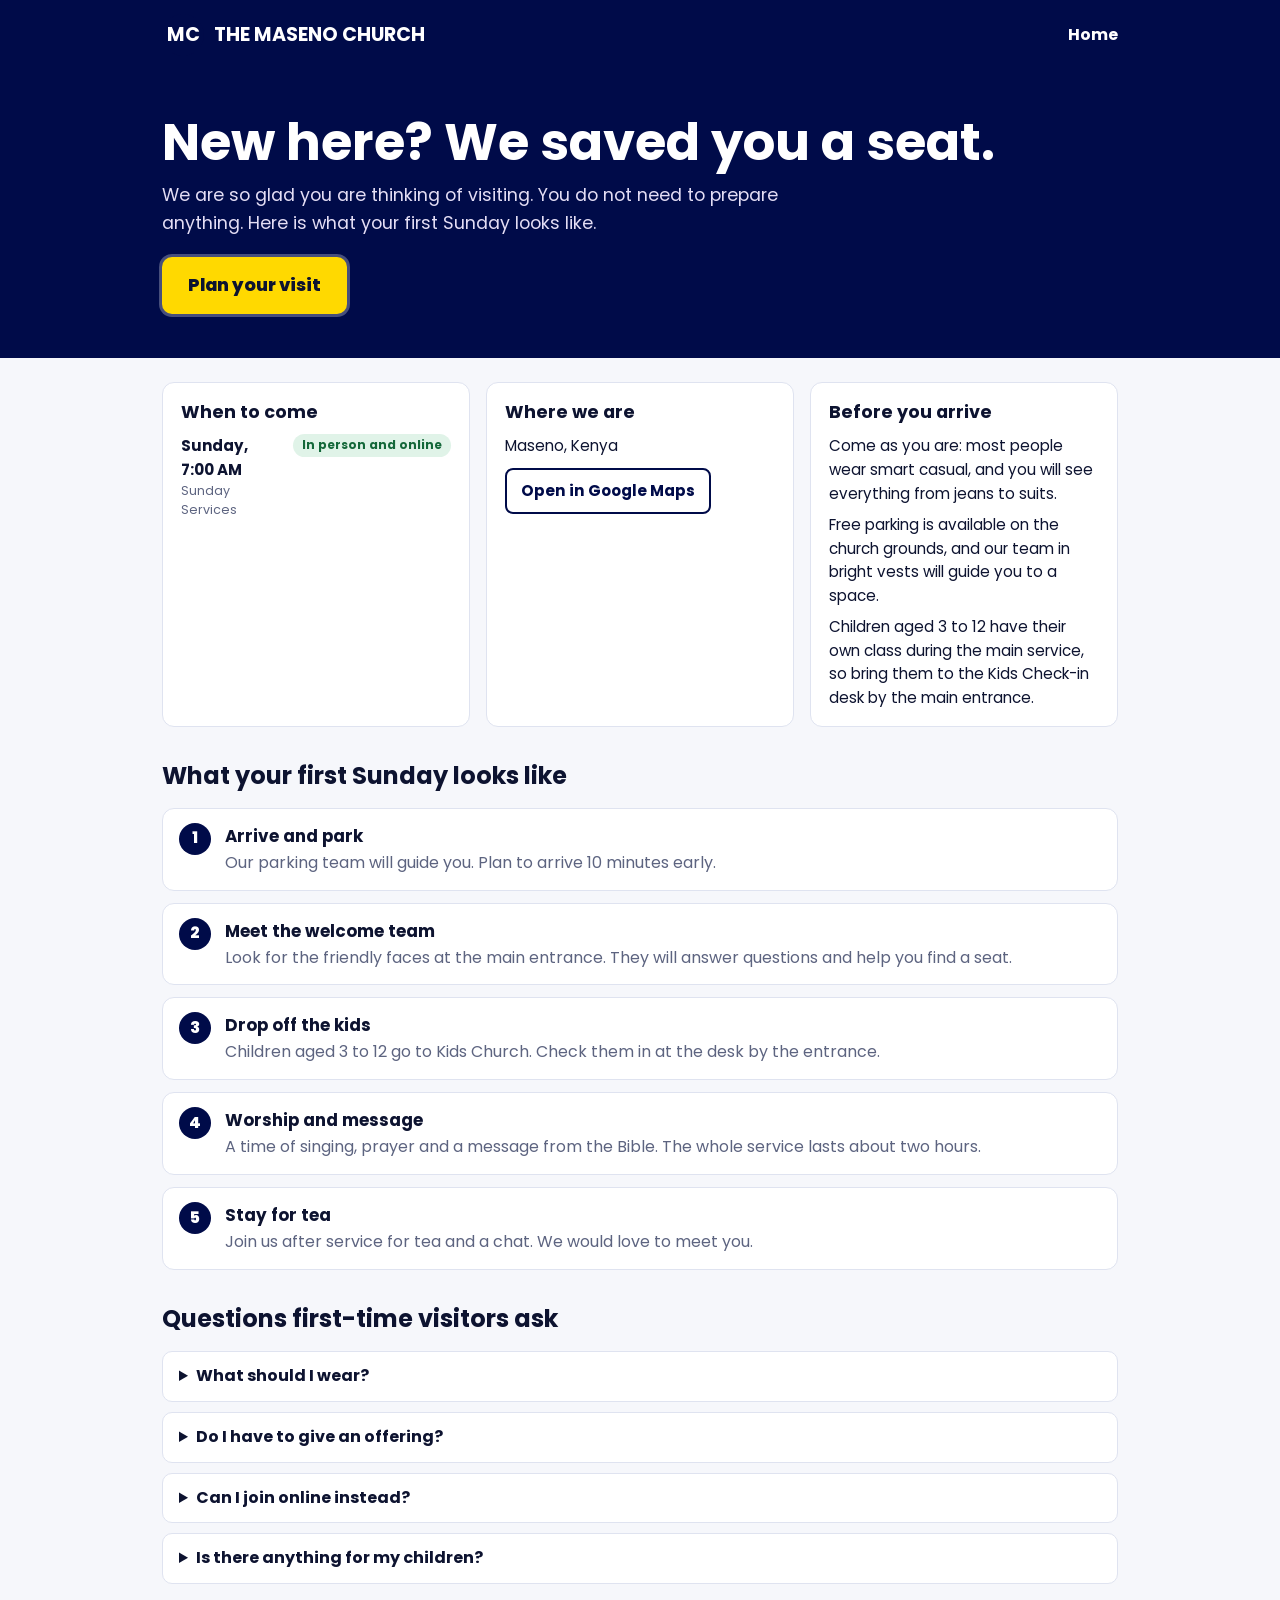
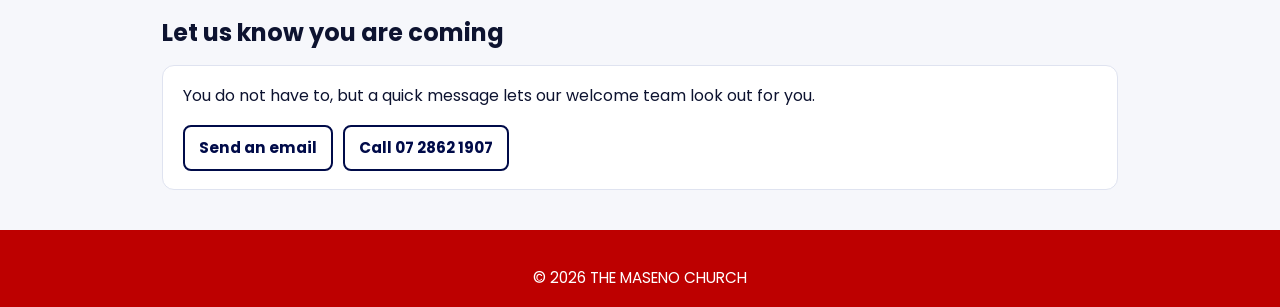
==== new-here.html @ b937b66d "Maseno church site updated" ====
<!DOCTYPE html>
<html lang="en">
<head>
  <meta charset="UTF-8">
  <meta name="viewport" content="width=device-width, initial-scale=1">
  <title>New here? | THE MASENO CHURCH</title>
  <link rel="preconnect" href="https://fonts.googleapis.com">
  <link rel="preconnect" href="https://fonts.gstatic.com" crossorigin>
  <link href="https://fonts.googleapis.com/css2?family=Poppins:wght@400;500;600;700;800&display=swap" rel="stylesheet">
  <link rel="stylesheet" href="styles.css">
</head>
<body>

  <div class="nh-top">
    <div class="row">
      <a class="brand logo-link" href="index.html" style="color:#fff"><span class="logo" id="logo"></span><span id="brand"></span></a>
      <a href="index.html#dashboard">Home</a>
    </div>
  </div>

  <header class="nh-hero">
    <div class="row">
      <h1>New here? We saved you a seat.</h1>
      <p id="welcome"></p>
      <a class="cta" id="planBtn" href="#plan">Plan your visit</a>
    </div>
  </header>

  <main class="page" id="plan">
    <div class="info-grid" style="margin-top:0">
      <article class="info">
        <h3>When to come</h3>
        <ul class="svc" id="svcList"></ul>
      </article>
      <article class="info">
        <h3>Where we are</h3>
        <p id="addr"></p>
        <a class="btn-outline" id="mapBtn" target="_blank" rel="noopener">Open in Google Maps</a>
      </article>
      <article class="info">
        <h3>Before you arrive</h3>
        <p id="dress"></p>
        <p id="parking" style="margin-top:8px"></p>
        <p id="kids" style="margin-top:8px"></p>
      </article>
    </div>

    <div class="section-head"><h2>What your first Sunday looks like</h2></div>
    <ol class="steps" id="flow"></ol>

    <div class="section-head"><h2>Questions first-time visitors ask</h2></div>
    <div id="faq"></div>

    <div class="section-head"><h2>Let us know you are coming</h2></div>
    <div class="panel" style="margin-top:0">
      <p style="margin-top:0">You do not have to, but a quick message lets our welcome team look out for you.</p>
      <div class="actions" id="contactActions"></div>
    </div>
  </main>

  <footer class="site-foot">&copy; <span id="year"></span> <span id="footName"></span></footer>

  <script src="settings.js"></script>
  <script>
    const root = document.documentElement;
    root.style.setProperty("--main", SETTINGS.color);
    root.style.setProperty("--accent", SETTINGS.accent);
    if (SETTINGS.footerColor) root.style.setProperty("--footer", SETTINGS.footerColor);
    document.title = "New here? | " + SETTINGS.name;
    (function () {
      const logo = document.getElementById("logo");
      const initials = SETTINGS.name.split(/\s+/).filter(w => w.toLowerCase() !== "the").map(w => w[0]).join("").slice(0, 2).toUpperCase();
      if (SETTINGS.logo) {
        const img = document.createElement("img");
        img.src = SETTINGS.logo; img.alt = SETTINGS.name + " logo";
        img.addEventListener("error", () => { img.remove(); logo.textContent = initials; });
        logo.append(img);
      } else { logo.textContent = initials; }
    })();
    ["brand", "footName"].forEach(id => document.getElementById(id).textContent = SETTINGS.name);
    document.getElementById("year").textContent = new Date().getFullYear();

    function el(tag, props, ...kids) {
      const n = document.createElement(tag);
      Object.entries(props || {}).forEach(([k, v]) => { if (k === "class") n.className = v; else n.setAttribute(k, v); });
      kids.flat().forEach(c => n.append(c));
      return n;
    }
    const FORMAT = { "in-person": ["In person", ""], "online": ["Online", "online"], "both": ["In person and online", "both"] };
    const mapsLink = SETTINGS.mapsUrl || "https://www.google.com/maps/search/?api=1&query=" + encodeURIComponent(SETTINGS.address);

    document.getElementById("welcome").textContent = NEW_HERE.welcome;
    document.getElementById("svcList").append(...SERVICES.map(s => {
      const f = FORMAT[s.format] || FORMAT["in-person"];
      return el("li", {}, el("div", {}, el("strong", {}, s.day + ", " + s.time), el("small", {}, s.name)), el("span", { class: "badge " + f[1] }, f[0]));
    }));
    document.getElementById("addr").textContent = SETTINGS.address;
    document.getElementById("mapBtn").href = mapsLink;
    document.getElementById("dress").textContent = SETTINGS.expect.dress;
    document.getElementById("parking").textContent = SETTINGS.expect.parking;
    document.getElementById("kids").textContent = SETTINGS.expect.kids;

    document.getElementById("flow").append(...NEW_HERE.flow.map(s => el("li", {}, el("div", {}, el("h3", {}, s.title), el("p", {}, s.text)))));
    document.getElementById("faq").append(...NEW_HERE.faq.map(f => el("details", {}, el("summary", {}, f.q), el("p", {}, f.a))));

    const act = document.getElementById("contactActions");
    if (SETTINGS.whatsapp) act.append(el("a", { class: "cta", href: "https://wa.me/" + SETTINGS.whatsapp + "?text=" + encodeURIComponent("Hello, I am planning to visit " + SETTINGS.name + "."), target: "_blank", rel: "noopener" }, "Message us on WhatsApp"));
    act.append(
      el("a", { class: "btn-outline", href: "mailto:" + SETTINGS.email + "?subject=" + encodeURIComponent("I am planning to visit") }, "Send an email"),
      el("a", { class: "btn-outline", href: "tel:" + SETTINGS.phone.replace(/\s+/g, "") }, "Call " + SETTINGS.phone)
    );
  </script>
</body>
</html>
---- styles.css ----
:root {
  --main: #3b2a6e;
  --accent: #e0b44c;
  --ink: #0d1330;
  --paper: #f6f7fb;
  --card: #ffffff;
  --muted: #5d6480;
  --line: #dfe3f0;
  --serif: "Poppins", system-ui, -apple-system, "Segoe UI", sans-serif;
  --sans: "Poppins", system-ui, -apple-system, "Segoe UI", sans-serif;
}
* { box-sizing: border-box; }
html { scroll-behavior: smooth; }
body { margin: 0; font-family: var(--sans); color: var(--ink); background: var(--paper); line-height: 1.55; }
a { color: inherit; }
h2, h3 { font-family: var(--serif); }
:focus-visible { outline: 3px solid var(--accent); outline-offset: 2px; }
[hidden] { display: none !important; }
@media (prefers-reduced-motion: reduce) {
  html { scroll-behavior: auto; }
  * { transition: none !important; }
}

/* ---------- Layout with left sidebar ---------- */
.shell { display: flex; min-height: 100vh; }
.sidebar {
  width: 264px; flex: none; background: var(--main); color: #e8e3f6;
  position: sticky; top: 64px; height: calc(100vh - 64px); overflow-y: auto;
  display: flex; flex-direction: column; padding: 22px 14px;
}
.side-brand { font-family: var(--serif); font-weight: 700; font-size: 1.25rem; color: #fff; padding: 0 10px 16px; margin: 0 0 12px; border-bottom: 1px solid rgba(255,255,255,.14); }
.side-nav { display: grid; gap: 4px; }
.side-nav a {
  display: block; padding: 11px 12px; border-radius: 8px; color: inherit; text-decoration: none;
  font-weight: 600; border-left: 4px solid transparent;
}
.side-nav a:hover { background: rgba(255,255,255,.08); }
.side-nav a[aria-current="page"] { background: rgba(255,255,255,.14); border-left-color: var(--accent); color: #fff; }
.side-foot { margin-top: auto; padding-top: 18px; }
.side-foot .cta { display: block; text-align: center; padding: 12px 14px; font-size: 1rem; }

/* ---------- Header ---------- */
.site-header {
  position: sticky; top: 0; z-index: 30; height: 64px; background: var(--card);
  border-bottom: 1px solid var(--line); display: flex; align-items: center;
  justify-content: space-between; gap: 12px; padding: 0 18px;
}
.hdr-left { display: flex; align-items: center; gap: 12px; min-width: 0; }
.burger { display: none; font: inherit; font-weight: 700; background: #e9ecf7; color: var(--ink); border: 0; border-radius: 8px; padding: 8px 12px; cursor: pointer; }
.logo-link { display: flex; align-items: center; gap: 10px; text-decoration: none; min-width: 0; }
.logo { width: 42px; height: 42px; border-radius: 50%; background: var(--main); color: #fff; display: grid; place-items: center; font-family: var(--serif); font-weight: 700; overflow: hidden; flex: none; }
.logo img { width: 100%; height: 100%; object-fit: contain; background: #fff; }
.logo-name { font-family: var(--serif); font-weight: 700; font-size: 1.2rem; white-space: nowrap; overflow: hidden; text-overflow: ellipsis; }
.hdr-nav { display: flex; align-items: center; gap: 6px; }
.hdr-tab { font: inherit; font-weight: 700; color: var(--ink); background: transparent; border: 0; border-radius: 8px; padding: 9px 12px; cursor: pointer; text-decoration: none; display: inline-flex; align-items: center; }
.hdr-tab:hover { background: #e9ecf7; }
.hdr-tab[aria-current="page"] { color: var(--main); box-shadow: inset 0 -3px 0 var(--accent); border-radius: 8px 8px 0 0; }
.hdr-nav .cta { padding: 9px 16px; font-size: .98rem; box-shadow: none; margin-left: 4px; }
.dd { position: relative; }
.dd-panel {
  position: absolute; right: 0; top: calc(100% + 10px); width: 270px; background: var(--card);
  border: 1px solid var(--line); border-radius: 12px; box-shadow: 0 12px 32px rgba(20, 10, 50, .18); padding: 8px; z-index: 50;
}
.dd-panel.wide { width: 350px; max-height: 70vh; overflow-y: auto; }
.dd-item { display: block; padding: 10px 12px; border-radius: 8px; text-decoration: none; font-weight: 600; }
.dd-item:hover { background: #e9ecf7; }
.nt-item { padding: 10px 12px; }
.nt-item + .nt-item { border-top: 1px solid var(--line); }
.nt-item strong { display: block; }
.nt-item span { color: var(--muted); font-size: .9rem; }
.nt-foot { padding: 8px 12px 4px; }
.count { display: inline-grid; place-items: center; min-width: 20px; height: 20px; padding: 0 6px; margin-left: 6px; border-radius: 999px; background: #d93636; color: #fff; font-size: .75rem; }
.scrim { display: none; }
.content { flex: 1; min-width: 0; }
.page { max-width: 1000px; margin: 0 auto; padding: 24px 22px 40px; }

/* ---------- Above the fold (dashboard top) ---------- */
.hero {
  background: var(--main); color: #fff; border-radius: 14px; padding: 26px 28px;
  display: flex; justify-content: space-between; align-items: center; gap: 20px; flex-wrap: wrap;
}
.hero h2 { font-size: clamp(1.8rem, 3.4vw, 2.6rem); line-height: 1.12; margin: 0 0 6px; }
.hero h2 { color: var(--accent); }
.hero p { margin: 0; color: #ddd7f0; max-width: 46ch; }
.cta {
  display: inline-block; background: var(--accent); color: #0d1330; font-weight: 800; font-size: 1.1rem;
  padding: 15px 26px; border-radius: 10px; text-decoration: none; border: 0; cursor: pointer;
  box-shadow: 0 0 0 3px rgba(255,255,255,.28);
}
.cta:hover { filter: brightness(1.06); }
.info-grid { display: grid; grid-template-columns: repeat(auto-fit, minmax(260px, 1fr)); gap: 16px; margin-top: 16px; }
.info { background: var(--card); border: 1px solid var(--line); border-radius: 12px; padding: 16px 18px; }
.info h3 { font-size: 1.1rem; margin: 0 0 8px; }
.info p { margin: 0; font-size: .95rem; }
.svc { list-style: none; margin: 0; padding: 0; display: grid; gap: 10px; }
.svc li { display: flex; justify-content: space-between; gap: 10px; align-items: flex-start; font-size: .94rem; }
.svc small { display: block; color: var(--muted); }
.badge { font-size: .75rem; font-weight: 700; padding: 2px 9px; border-radius: 999px; background: #e9ecf7; color: var(--main); white-space: nowrap; }
.badge.both { background: #e0f3e8; color: #14683a; }
.badge.online { background: #e3effd; color: #1b4f9c; }
.btn-outline {
  display: inline-block; margin-top: 10px; font-weight: 700; padding: 9px 14px;
  border: 2px solid var(--main); border-radius: 8px; color: var(--main); text-decoration: none; background: transparent; cursor: pointer; font-family: inherit; font-size: .95rem;
}
.btn-outline:hover { background: var(--main); color: #fff; }

/* ---------- Sections ---------- */
.section-head { margin: 30px 0 14px; display: flex; justify-content: space-between; align-items: baseline; gap: 10px; flex-wrap: wrap; }
.section-head h2, .section-head h3 { margin: 0; font-size: 1.5rem; }
.view-title { font-size: 2rem; margin: 0 0 6px; }
.lead { color: var(--muted); margin: 0 0 20px; }
.link { font-weight: 700; color: var(--main); }
.controls { display: flex; gap: 12px; align-items: center; justify-content: space-between; flex-wrap: wrap; margin-bottom: 20px; }
.chips { display: flex; gap: 6px; flex-wrap: wrap; }
.chip { font: inherit; font-weight: 700; padding: 8px 15px; border-radius: 999px; border: 1.5px solid var(--line); background: var(--card); color: var(--ink); cursor: pointer; }
.chip[aria-pressed="true"] { background: var(--main); border-color: var(--main); color: #fff; }
.search { font: inherit; padding: 10px 14px; border: 1.5px solid var(--line); border-radius: 8px; min-width: 240px; background: var(--card); }
.grid { display: grid; grid-template-columns: repeat(auto-fill, minmax(240px, 1fr)); gap: 18px; }
.card { text-align: left; font: inherit; color: inherit; background: var(--card); border: 1px solid var(--line); border-radius: 10px; padding: 0; cursor: pointer; overflow: hidden; display: flex; flex-direction: column; }
.card:hover { border-color: var(--main); }
.thumb { position: relative; aspect-ratio: 16 / 9; background: linear-gradient(135deg, var(--main), color-mix(in srgb, var(--main) 62%, white)); display: grid; place-items: center; }
.thumb img { position: absolute; inset: 0; width: 100%; height: 100%; object-fit: cover; }
.play { position: relative; width: 46px; height: 46px; border-radius: 50%; background: rgba(0,0,0,.55); display: grid; place-items: center; }
.play svg { width: 20px; height: 20px; fill: #fff; margin-left: 3px; }
.card-body { padding: 13px 15px 15px; }
.card-body h3 { font-size: 1.08rem; margin: 0 0 4px; line-height: 1.25; }
.meta { color: var(--muted); font-size: .88rem; }
.tag { display: inline-block; margin-top: 8px; font-size: .8rem; font-weight: 700; color: var(--main); background: #e9ecf7; padding: 2px 10px; border-radius: 999px; }
.photo { padding: 0; border: 0; background: #ddd; border-radius: 10px; overflow: hidden; cursor: pointer; aspect-ratio: 4 / 3; position: relative; }
.photo img { width: 100%; height: 100%; object-fit: cover; display: block; }
.photo .ph { position: absolute; inset: 0; display: grid; place-items: center; color: #fff; background: linear-gradient(135deg, var(--main), color-mix(in srgb, var(--main) 62%, white)); font-weight: 600; padding: 10px; text-align: center; }
.empty { grid-column: 1 / -1; padding: 28px; text-align: center; color: var(--muted); background: var(--card); border: 1px dashed var(--line); border-radius: 10px; }

/* ---------- Live ---------- */
.player-box { position: relative; aspect-ratio: 16 / 9; background: #050a24; border-radius: 10px; overflow: hidden; }
.player-box iframe { position: absolute; inset: 0; width: 100%; height: 100%; border: 0; }
.player-empty { position: absolute; inset: 0; display: grid; place-items: center; text-align: center; padding: 24px; color: #cfc8e6; }
.player-empty strong { display: block; font-family: var(--serif); font-size: 1.4rem; color: #fff; margin-bottom: 6px; }
.panel { background: var(--card); border: 1px solid var(--line); border-radius: 12px; padding: 18px 20px; margin-top: 16px; }
.panel h3 { margin: 0 0 8px; font-size: 1.15rem; }

/* ---------- Calendar ---------- */
.events { display: grid; gap: 12px; }
.event { display: flex; gap: 16px; background: var(--card); border: 1px solid var(--line); border-radius: 12px; padding: 14px 16px; }
.datebox { flex: none; width: 58px; text-align: center; background: var(--main); color: #fff; border-radius: 10px; padding: 8px 0; line-height: 1.1; }
.datebox strong { display: block; font-size: 1.5rem; font-family: var(--serif); }
.datebox span { font-size: .85rem; }
.ev-info h3 { margin: 0 0 2px; font-size: 1.1rem; }
.ev-info p { margin: 6px 0; }

/* ---------- Contact ---------- */
.contact-box { background: var(--card); border: 1px solid var(--line); border-radius: 12px; padding: 22px; display: grid; gap: 8px; }
footer.site-foot { background: var(--footer, var(--ink)); color: #fff; text-align: center; padding: 36px 22px 18px; font-size: .95rem; }
.foot-grid { max-width: 1000px; margin: 0 auto; display: grid; grid-template-columns: repeat(auto-fit, minmax(220px, 1fr)); gap: 28px; text-align: left; }
.site-foot h3 { color: var(--accent); font-size: 1.05rem; margin: 0 0 8px; }
.site-foot p { margin: 0 0 6px; }
.site-foot ul { list-style: none; margin: 0; padding: 0; display: grid; gap: 6px; }
.site-foot a { color: #fff; text-underline-offset: 3px; }
.foot-copy { max-width: 1000px; margin: 24px auto 0; padding-top: 14px; border-top: 1px solid rgba(255,255,255,.14); text-align: center; font-size: .85rem; }

/* ---------- Player dialog ---------- */
dialog { border: 0; border-radius: 12px; padding: 0; width: min(860px, 94vw); background: var(--card); color: var(--ink); }
dialog::backdrop { background: rgba(10, 6, 25, .72); }
.dlg-head { display: flex; justify-content: space-between; align-items: flex-start; gap: 12px; padding: 16px 18px 10px; }
.dlg-head h3 { margin: 0; font-size: 1.3rem; }
.close { font: inherit; font-weight: 700; background: #e9ecf7; border: 0; border-radius: 6px; padding: 8px 14px; cursor: pointer; }
.dlg-body { padding: 0 18px 18px; }
.dlg-body audio { width: 100%; margin: 8px 0; }
.dlg-body img { width: 100%; max-height: 70vh; object-fit: contain; border-radius: 8px; background: #111; }

/* ---------- New Here page ---------- */
.nh-top { background: var(--main); color: #fff; }
.nh-top .row { max-width: 1000px; margin: 0 auto; padding: 14px 22px; display: flex; justify-content: space-between; align-items: center; gap: 12px; flex-wrap: wrap; }
.nh-top a { text-decoration: none; font-weight: 700; }
.nh-top .brand { font-family: var(--serif); font-size: 1.2rem; }
.nh-hero { background: var(--main); color: #fff; }
.nh-hero .row { max-width: 1000px; margin: 0 auto; padding: 44px 22px; }
.nh-hero h1 { font-family: var(--serif); font-size: clamp(2rem, 5vw, 3.2rem); line-height: 1.1; margin: 0 0 12px; }
.nh-hero p { max-width: 56ch; color: #e4def5; font-size: 1.1rem; margin: 0 0 20px; }
.steps { list-style: none; counter-reset: s; margin: 0; padding: 0; display: grid; gap: 12px; }
.steps li { counter-increment: s; display: flex; gap: 14px; background: var(--card); border: 1px solid var(--line); border-radius: 12px; padding: 14px 16px; }
.steps li::before { content: counter(s); flex: none; width: 32px; height: 32px; border-radius: 50%; background: var(--main); color: #fff; display: grid; place-items: center; font-weight: 800; }
.steps h3 { margin: 0 0 2px; font-size: 1.05rem; }
.steps p { margin: 0; color: var(--muted); }
details { background: var(--card); border: 1px solid var(--line); border-radius: 10px; padding: 12px 16px; }
details + details { margin-top: 10px; }
summary { cursor: pointer; font-weight: 700; }
details p { margin: 8px 0 0; }
.actions { display: flex; gap: 10px; flex-wrap: wrap; margin-top: 12px; }
.actions .btn-outline { margin-top: 0; }

/* ---------- Mobile ---------- */
@media (max-width: 900px) {
  .sidebar { position: fixed; left: 0; top: 64px; height: calc(100vh - 64px); z-index: 40; transform: translateX(-100%); transition: transform .2s; width: 280px; }
  .sidebar.open { transform: none; }
  .scrim.show { display: block; position: fixed; inset: 64px 0 0 0; background: rgba(10, 6, 25, .55); z-index: 35; }
  .site-header { padding: 0 10px; gap: 6px; }
  .burger { display: inline-block; padding: 8px 10px; font-size: .9rem; }
  .logo { width: 36px; height: 36px; }
  .logo-name { display: none; }
  .hdr-nav { gap: 2px; }
  .hdr-tab { padding: 8px 7px; font-size: .88rem; }
  .hdr-nav .cta { padding: 8px 10px; font-size: .86rem; margin-left: 2px; }
  .dd { position: static; }
  .dd-panel, .dd-panel.wide { position: fixed; left: 10px; right: 10px; top: 70px; width: auto; }
  .search { width: 100%; }
  .page { padding: 18px 16px 34px; }
  .hero { padding: 20px; }
}
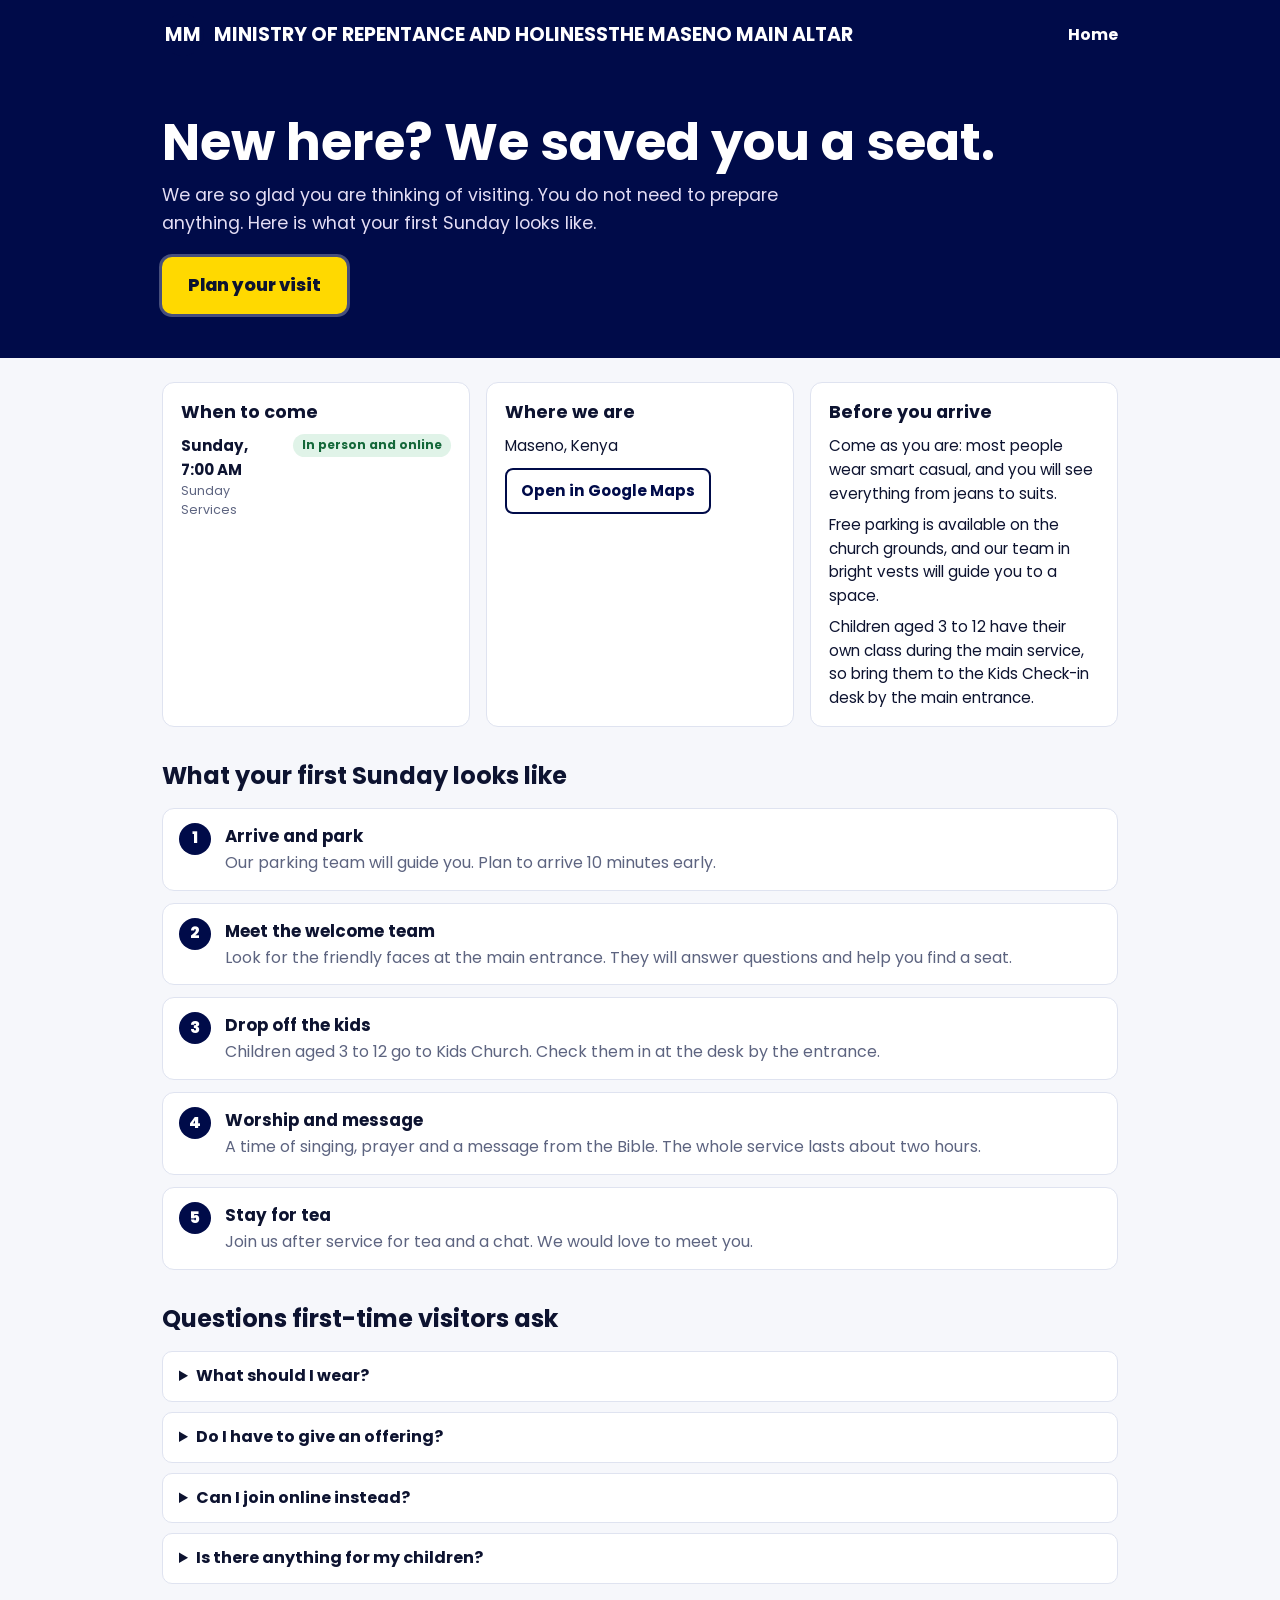
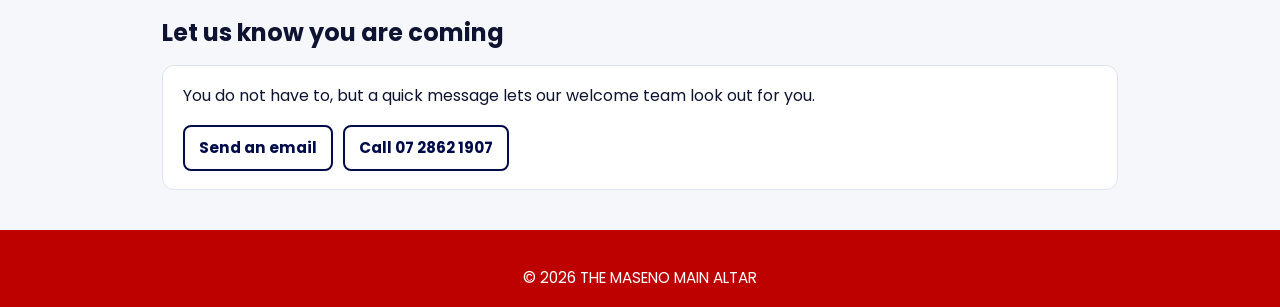
==== commit 52ac5cd7: "Updated" ====
--- a/new-here.html
+++ b/new-here.html
@@ -3,7 +3,7 @@
 <head>
   <meta charset="UTF-8">
   <meta name="viewport" content="width=device-width, initial-scale=1">
-  <title>New here? | THE MASENO CHURCH</title>
+  <title>New here? | THE MASENO MAIN ALTAR</title>
   <link rel="preconnect" href="https://fonts.googleapis.com">
   <link rel="preconnect" href="https://fonts.gstatic.com" crossorigin>
   <link href="https://fonts.googleapis.com/css2?family=Poppins:wght@400;500;600;700;800&display=swap" rel="stylesheet">
@@ -13,7 +13,7 @@
 
   <div class="nh-top">
     <div class="row">
-      <a class="brand logo-link" href="index.html" style="color:#fff"><span class="logo" id="logo"></span><span id="brand"></span></a>
+      <a class="brand logo-link" href="index.html" style="color:#fff"><span class="logo" id="logo"></span><span class="brand-text"><span class="brand-small" id="brandMin"></span><span class="brand-big" id="brand"></span></span></a>
       <a href="index.html#dashboard">Home</a>
     </div>
   </div>
@@ -77,6 +77,7 @@
         logo.append(img);
       } else { logo.textContent = initials; }
     })();
+    document.getElementById("brandMin").textContent = SETTINGS.ministry || "";
     ["brand", "footName"].forEach(id => document.getElementById(id).textContent = SETTINGS.name);
     document.getElementById("year").textContent = new Date().getFullYear();
 
